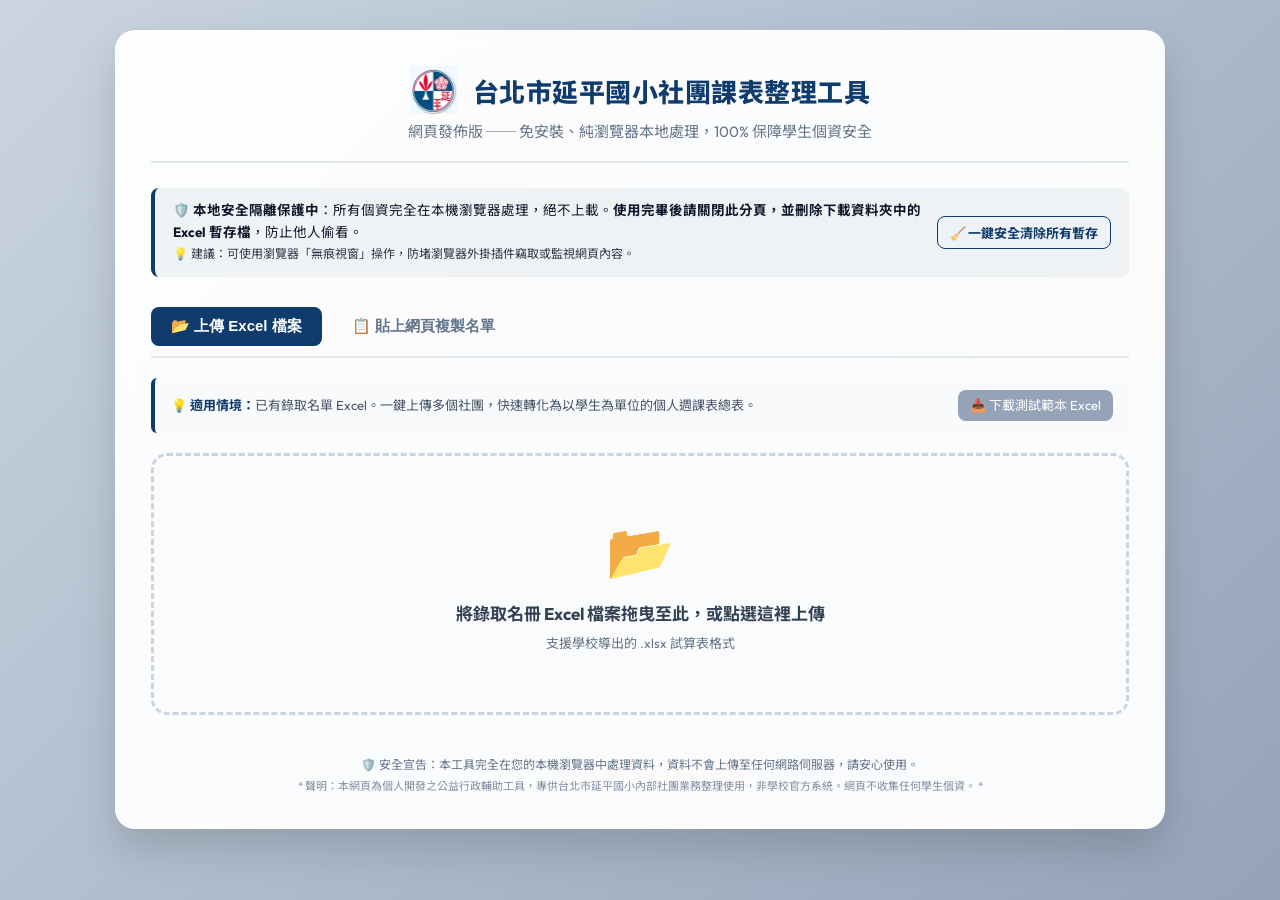
==== index.html @ f7ed56fd "feat: fine-grain morning club columns into 晨間(週一、週四), 晨間(週二、週五), 晨間(週一、週二、週四、週五)" ====
<!DOCTYPE html>
<html lang="zh-TW">
<head>
    <meta charset="UTF-8">
    <meta name="viewport" content="width=device-width, initial-scale=1.0">
    <title>延平國小社團課表整理工具 - 網頁版</title>
    <!-- 設置網站圖示，防止瀏覽器請求根目錄 favicon 產生 404 錯誤 -->
    <link rel="icon" href="logo.png" type="image/png">
    <!-- 引入美化字型 -->
    <link href="https://fonts.googleapis.com/css2?family=Outfit:wght@300;400;600;800&family=Noto+Sans+TC:wght@300;400;700&display=swap" rel="stylesheet">
    <!-- 引入 ExcelJS (前端處理 Excel 格式與樣式的核心庫 - 已本地化以維護個資安全與支援離線使用) -->
    <script src="js/libs/exceljs.min.js"></script>
    <!-- 引入外部樣式表 -->
    <link rel="stylesheet" href="style.css">
</head>
<body>

    <div class="container">
        <!-- 標題區 -->
        <div class="header">
            <div class="logo-text">
                <img src="logo.png" class="logo-img" alt="延平國小校徽">
                台北市延平國小社團課表整理工具
            </div>
            <div class="subtitle">網頁發佈版 ── 免安裝、純瀏覽器本地處理，100% 保障學生個資安全</div>
        </div>
        
        <!-- 🛡️ 安全防護與個資重設警示區 -->
        <div class="security-banner" style="background: rgba(15, 59, 109, 0.05); border-left: 4px solid var(--primary); padding: 12px 18px; border-radius: 8px; font-size: 13.5px; color: var(--text-main); line-height: 1.6; display: flex; align-items: center; justify-content: space-between; gap: 15px; flex-wrap: wrap; margin-bottom: 5px;">
            <div style="flex: 1; min-width: 250px;">
                🛡️ <strong>本地安全隔離保護中</strong>：所有個資完全在本機瀏覽器處理，絕不上載。<strong>使用完畢後請關閉此分頁，並刪除下載資料夾中的 Excel 暫存檔</strong>，防止他人偷看。
                <br><span style="font-size: 12px; opacity: 0.85;">💡 建議：可使用瀏覽器「無痕視窗」操作，防堵瀏覽器外掛插件竊取或監視網頁內容。</span>
            </div>
            <button class="btn btn-secondary" onclick="manualHardResetAll()" style="font-size: 13px; padding: 6px 12px; border: 1px solid var(--primary); background: transparent; color: var(--primary); cursor: pointer; white-space: nowrap; margin: 0;">🧹 一鍵安全清除所有暫存</button>
        </div>

        <!-- 步驟一：資料輸入 -->
        <div class="step-panel active" id="step-upload">
            <div class="tab-container">
                <button class="tab-btn active" id="tab-btn-file" onclick="switchInputTab('file')">📂 上傳 Excel 檔案</button>
                <button class="tab-btn" id="tab-btn-paste" onclick="switchInputTab('paste')">📋 貼上網頁複製名單</button>
            </div>
            
            <!-- 檔案上傳區 -->
            <div id="tab-file-content" class="tab-content active">
                <div class="tab-intro" style="display: flex; justify-content: space-between; align-items: center; flex-wrap: wrap; gap: 10px;">
                    <div>💡 <strong>適用情境：</strong>已有錄取名單 Excel。一鍵上傳多個社團，快速轉化為以學生為單位的個人週課表總表。</div>
                    <a href="115學期名冊_範本.xlsx" download class="btn btn-secondary" style="padding: 6px 12px; font-size: 13px; font-weight: normal; margin: 0; text-decoration: none;">📥 下載測試範本 Excel</a>
                </div>
                <div class="upload-zone" id="drop-zone" onclick="document.getElementById('file-input').click()">
                    <span class="upload-icon">📂</span>
                    <div class="upload-text">將錄取名冊 Excel 檔案拖曳至此，或點選這裡上傳</div>
                    <div class="upload-hint">支援學校導出的 .xlsx 試算表格式</div>
                    <input type="file" id="file-input" accept=".xlsx, .xls">
                </div>
            </div>
            <!-- 文字貼上區 -->
            <div id="tab-paste-content" class="tab-content">
                <div class="tab-intro">
                    💡 <strong>適用情境：</strong>尚未抽籤。直接貼上選課網頁複製的名冊，進行<strong>線上隨機抽籤、設定年級限制及高低年級優先權</strong>。請在<strong>載入所有社團名冊後，再一併點選下方按鈕彙整下載</strong>。
                </div>
                <div class="paste-zone">
                    <div class="paste-inputs">
                        <div class="paste-input-col">
                            <label class="paste-label">📅 上課星期：</label>
                            <select id="paste-day-select" class="config-select">
                                <option value="週一">週一</option>
                                <option value="週二">週二</option>
                                <option value="週三">週三</option>
                                <option value="週四">週四</option>
                                <option value="週五">週五</option>
                                <option value="週六">週六</option>
                                <option value="週日">週日</option>
                            </select>
                        </div>
                        <div class="paste-input-col" style="flex: 1;">
                            <label class="paste-label">🏫 社團名稱：</label>
                            <input type="text" id="paste-club-name" class="club-input" placeholder="例：舞蹈社、籃球社 (系統會自動嘗試從貼上內容中預測，也可手動修改)">
                        </div>
                    </div>
                    
                    <div class="paste-inputs" style="margin-top: 12px;">
                        <div class="paste-input-col">
                            <label class="paste-label">👥 招收正取人數：</label>
                            <input type="number" id="paste-quota" class="club-input" value="12" min="1" style="width: 120px;">
                        </div>
                        <div class="paste-input-col">
                            <label class="paste-label">🎓 招收年級限制：</label>
                            <div style="display: flex; align-items: center; gap: 5px;">
                                <select id="paste-grade-start" class="config-select" style="min-width: 85px;">
                                    <option value="1" selected>1年級</option>
                                    <option value="2">2年級</option>
                                    <option value="3">3年級</option>
                                    <option value="4">4年級</option>
                                    <option value="5">5年級</option>
                                    <option value="6">6年級</option>
                                    <option value="新生">新生</option>
                                </select>
                                <span style="color: var(--text-muted);">~</span>
                                <select id="paste-grade-end" class="config-select" style="min-width: 85px;">
                                    <option value="1">1年級</option>
                                    <option value="2" selected>2年級</option>
                                    <option value="3">3年級</option>
                                    <option value="4">4年級</option>
                                    <option value="5">5年級</option>
                                    <option value="6">6年級</option>
                                    <option value="新生">新生</option>
                                </select>
                            </div>
                        </div>
                        <div class="paste-input-col" style="flex: 1;">
                            <label class="paste-label">⚖️ 抽籤優先順序：</label>
                            <select id="paste-priority" class="config-select" style="width: 100%;">
                                <option value="desc" selected>高年級優先 (6 > 5 > 4 > 3 > 2 > 1 > 新生)</option>
                                <option value="asc">低年級優先 (1 > 2 > 3 > 4 > 5 > 6 > 新生)</option>
                            </select>
                        </div>
                    </div>
                    
                    <div class="textarea-container" style="margin-top: 15px;">
                        <label class="paste-label">
                            📋 請將網頁上的選課名冊<strong>「完整拖曳反黑選擇 (包含欄位標題)」</strong>並複製貼上到下方：
                        </label>
                        <div style="font-size: 12px; color: var(--text-muted); margin-bottom: 8px;">
                            💡 <strong>貼心提示：</strong>複製的內容不一定需要包含「抽籤順序」欄位。系統只需解析出「班級、座號、姓名」即可為您自動進行隨機抽籤並編排籤序！
                        </div>
                        <textarea id="paste-text-area" class="paste-textarea" placeholder="直接在此貼上 (Ctrl + V)...&#10;例：&#10;班級	座號	姓名&#10;101	05	張三&#10;102	12	李四"></textarea>
                        <div id="paste-parse-preview" style="font-size: 12px; color: #27ae60; margin-top: 8px; font-weight: bold; display: none; background: rgba(46, 204, 113, 0.1); padding: 10px; border-radius: 8px; border: 1px solid rgba(46, 204, 113, 0.2); line-height: 1.4;"></div>
                    </div>
                    
                    <button class="btn btn-primary" onclick="loadPastedClub()" style="margin-top: 15px; width: 100%; justify-content: center;">
                        ➕ 載入此社團名單
                    </button>
                </div>
                
                <!-- 已載入的社團列表 -->
                <div id="loaded-clubs-section" style="display: none; margin-top: 20px;">
                    <div style="display: flex; justify-content: space-between; align-items: center; margin-bottom: 10px;">
                        <span style="font-weight: 700; color: var(--primary); font-size: 15px;">已載入的社團名單列表：</span>
                        <button class="btn btn-secondary" onclick="clearAllPastedClubs()" style="font-size: 12px; padding: 4px 10px; height: auto; display: inline-flex; align-items: center; justify-content: center;">🗑️ 清空所有社團</button>
                    </div>
                    <div class="loaded-clubs-list" id="loaded-clubs-list">
                        <!-- 動態產生已載入社團 -->
                    </div>
                    
                    <div style="margin-top: 20px; border-top: 1px solid var(--border); padding-top: 15px; display: flex; justify-content: space-between; align-items: center; gap: 15px;">
                        <div style="flex: 1;">
                            <label class="paste-label">📅 時段模式：</label>
                            <select id="paste-slot-mode-select" class="config-select" style="width: 100%;">
                                <option value="semester">一般學期模式 (無 AB 時段，課表名稱無括號)</option>
                                <option value="vacation">寒暑假模式 (有 AB 時段，課表名稱加後綴)</option>
                            </select>
                        </div>
                        <div style="margin-top: 20px;">
                            <label class="config-checkbox-container">
                                <input type="checkbox" id="paste-include-freshmen" checked>
                                <span class="checkbox-text">👶 包含無班級座號之「新生」</span>
                            </label>
                        </div>
                    </div>
                    
                    <div class="warning-callout">
                        ⚠️ <strong>重要提醒：</strong>請重複「貼上名單 ➔ 點擊載入此社團名單」的步驟，將<strong>所有要整理的社團</strong>都載入到下方的列表中，最後再點選下方的彙整下載按鈕。若提早點選彙整，系統會直接清除當前載入狀態並匯出，將無法進行多社團衝堂衝突檢查！
                    </div>

                    <div style="margin-top: 15px;">
                        <label class="paste-label">💾 儲存 Excel 檔名設定 (選填)：</label>
                        <input type="text" id="paste-excel-filename" class="club-input" placeholder="留空將自動使用「直接貼上名單彙整」命名" style="width: 100%; box-sizing: border-box; padding: 10px;">
                    </div>

                    <div id="paste-conflict-alert" class="warning-callout" style="display: none; background: #fff5f5; border-left: 4px solid #f56565; color: #c53030; margin-top: 15px;"></div>
                    
                    <button class="btn btn-primary" onclick="processPastedData()" style="margin-top: 15px; width: 100%; justify-content: center; background: var(--accent);">
                        ⚡ 開始彙整並下載課表 (共 <span id="total-pasted-students">0</span> 筆錄取資料)
                    </button>
                </div>
            </div>
        </div>

        <!-- 步驟二：對照設定表 -->
        <div class="step-panel" id="step-mapping">
            <div class="mapping-container">
                <div style="display: flex; justify-content: space-between; align-items: center;">
                    <div style="font-weight: 700; color: var(--primary); font-size: 16px;">
                        請確認本學期社團上課星期 (可直接點擊名稱欄位修改名稱)：
                    </div>
                    <div class="memory-hint">
                        <span>⚙️</span> 已自動載入瀏覽器記憶設定
                    </div>
                </div>

                <!-- ⚙️ 智慧彙整與時段參數設定 -->
                <div class="config-section">
                    <div class="config-row">
                        <label class="config-label">📁 彙整模式：</label>
                        <select id="mode-select" class="config-select">
                            <option value="single">單一清單模式 (有「課程與學生清單」或「總表」工作表)</option>
                            <option value="multi">多工作表分社團模式 (無總表/清單，分不同 Sheet)</option>
                        </select>
                    </div>
                    <div class="config-row">
                        <label class="config-label">📅 時段模式：</label>
                        <select id="slot-mode-select" class="config-select">
                            <option value="semester">一般學期模式 (無 AB 時段，課表名稱無括號)</option>
                            <option value="vacation">寒暑假模式 (有 AB 時段，課表名稱加後綴)</option>
                        </select>
                    </div>
                    <div class="config-row full-width">
                        <label class="config-checkbox-container">
                            <input type="checkbox" id="include-freshmen" checked>
                            <span class="checkbox-text">👶 包含無班級座號之「新生」名單</span>
                        </label>
                    </div>
                </div>

                <div class="table-responsive">
                    <table>
                        <thead>
                            <tr>
                                <th style="width: 20%;">時段</th>
                                <th style="width: 50%;">社團名稱 (可點擊修改)</th>
                                <th style="width: 30%;">設定上課星期</th>
                            </tr>
                        </thead>
                        <tbody id="mapping-table-body">
                            <!-- JS 動態產生對照行 -->
                        </tbody>
                    </table>
                </div>

                <div style="margin-top: 20px; border-top: 1px solid var(--border); padding-top: 15px; margin-bottom: 15px;">
                    <label class="paste-label">💾 儲存 Excel 檔名設定 (選填)：</label>
                    <input type="text" id="excel-filename" class="club-input" placeholder="留空將自動使用原始檔案名稱命名" style="width: 100%; box-sizing: border-box; padding: 10px;">
                </div>

                <div id="mapping-conflict-alert" class="warning-callout" style="display: none; background: #fff5f5; border-left: 4px solid #f56565; color: #c53030; margin-top: 15px;"></div>

                <div class="btn-group">
                    <button class="btn btn-secondary" onclick="resetToUpload()">⬅️ 重新選取檔案</button>
                    <button class="btn btn-primary" onclick="processAndDownload()">⚡ 開始轉換並下載課表</button>
                </div>
            </div>
        </div>

        <!-- 步驟三：轉檔成功 -->
        <div class="step-panel" id="step-success">
            <div class="success-panel">
                <div class="success-icon">🎉</div>
                <div class="success-title">轉換成功！</div>
                <div class="success-desc">
                    您的「課程與學生清單」課表已整理完畢，並開始自動下載！<br>
                    若下載未開始，請確認瀏覽器下載提示或手動檢查下載資料夾。
                </div>
                <button class="btn btn-primary" onclick="resetToUpload()" style="margin: 0 auto;">🔄 繼續轉換新檔案</button>
            </div>
        </div>

        <!-- 頁尾宣告 -->
        <div class="footer-note">
            🛡️ 安全宣告：本工具完全在您的本機瀏覽器中處理資料，資料不會上傳至任何網路伺服器，請安心使用。<br>
            <span style="font-size: 11px; opacity: 0.8; margin-top: 5px; display: inline-block;">
                * 聲明：本網頁為個人開發之公益行政輔助工具，專供台北市延平國小內部社團業務整理使用，非學校官方系統。網頁不收集任何學生個資。 *
            </span>
        </div>
    </div>

     <!-- 引入外部邏輯程式碼 (使用版本參數防止瀏覽器快取舊程式碼) -->
     <script src="js/utils.js?v=3.0" defer></script>
     <script src="js/exporter.js?v=3.0" defer></script>
     <script src="js/parser.js?v=3.0" defer></script>
     <script src="js/processor.js?v=3.0" defer></script>
     <script src="js/mapping-ui.js?v=3.0" defer></script>
     <script src="js/app.js?v=3.0" defer></script>
</body>
</html>
---- style.css ----
:root {
    --primary: #0f3b6d;
    --primary-hover: #1b4f8f;
    --accent: #2ecc71;
    --accent-hover: #27ae60;
    --bg: #f1f5f9;
    --card-bg: rgba(255, 255, 255, 0.95);
    --text-main: #0f172a;
    --text-muted: #64748b;
    --border: #e2e8f0;
}

* {
    box-sizing: border-box;
    margin: 0;
    padding: 0;
}

body {
    font-family: 'Outfit', 'Noto Sans TC', sans-serif;
    background: linear-gradient(135deg, #cbd5e1 0%, #94a3b8 100%);
    color: var(--text-main);
    min-height: 100vh;
    display: flex;
    flex-direction: column;
    align-items: center;
    padding: 30px 15px;
}

.container {
    max-width: 1050px;
    width: 100%;
    background: var(--card-bg);
    backdrop-filter: blur(10px);
    border-radius: 20px;
    padding: 35px;
    box-shadow: 0 20px 40px rgba(0, 0, 0, 0.15);
    border: 1px solid rgba(255, 255, 255, 0.6);
    display: flex;
    flex-direction: column;
    gap: 25px;
}

/* 標題區 */
.header {
    text-align: center;
    border-bottom: 2px solid var(--border);
    padding-bottom: 20px;
}

.logo-text {
    font-size: 26px;
    font-weight: 800;
    color: var(--primary);
    letter-spacing: 0.5px;
    display: flex;
    align-items: center;
    justify-content: center;
    gap: 15px;
}

.logo-text img.logo-img {
    width: 48px;
    height: 48px;
    object-fit: contain;
}

.subtitle {
    font-size: 15px;
    color: var(--text-muted);
    margin-top: 6px;
    font-weight: 400;
}

/* 步驟容器 */
.step-panel {
    display: none;
    animation: slideIn 0.3s ease forwards;
}

.step-panel.active {
    display: block;
}

@keyframes slideIn {
    from { opacity: 0; transform: translateY(8px); }
    to { opacity: 1; transform: translateY(0); }
}

/* 步驟一：拖曳上傳 */
.upload-zone {
    border: 3px dashed #cbd5e1;
    border-radius: 16px;
    padding: 60px 20px;
    text-align: center;
    cursor: pointer;
    transition: all 0.25s ease;
    background: rgba(248, 250, 252, 0.6);
}

.upload-zone:hover, .upload-zone.dragover {
    border-color: var(--primary);
    background: rgba(15, 59, 109, 0.04);
    transform: scale(1.01);
}

.upload-icon {
    font-size: 55px;
    margin-bottom: 15px;
    display: inline-block;
}

.upload-text {
    font-size: 17px;
    font-weight: 700;
    color: #334155;
    margin-bottom: 8px;
}

.upload-hint {
    font-size: 13px;
    color: var(--text-muted);
}

#file-input {
    display: none;
}

/* 步驟二：對照設定表 */
.mapping-container {
    display: flex;
    flex-direction: column;
    gap: 20px;
}

.table-responsive {
    max-height: 380px;
    overflow-y: auto;
    border: 1px solid var(--border);
    border-radius: 12px;
    background: #fff;
    position: relative;
}

table {
    width: 100%;
    border-collapse: collapse;
    text-align: left;
    font-size: 16px;
}

thead {
    position: sticky;
    top: 0;
    background: #f8fafc;
    box-shadow: 0 1px 0 var(--border);
    z-index: 10;
}

th, td {
    padding: 14px 20px;
    border-bottom: 1px solid var(--border);
}

th {
    font-weight: 700;
    color: var(--text-muted);
}

tr:last-child td {
    border-bottom: none;
}

.slot-badge {
    font-weight: 700;
    padding: 4px 8px;
    border-radius: 6px;
    font-size: 13px;
}

.slot-a {
    background: rgba(192, 57, 43, 0.1);
    color: #c0392b;
}

.slot-other {
    background: rgba(15, 59, 109, 0.1);
    color: #0f3b6d;
}

.club-input {
    width: 100%;
    padding: 10px 14px;
    border: 1px solid #cbd5e1;
    border-radius: 6px;
    font-size: 15px;
    font-family: inherit;
    color: var(--text-main);
    background: #f8fafc;
    transition: all 0.2s;
}

.club-input:focus {
    border-color: var(--primary);
    background: #fff;
    outline: none;
    box-shadow: 0 0 0 3px rgba(15, 59, 109, 0.1);
}

.day-select {
    padding: 10px 14px;
    border: 1px solid #cbd5e1;
    border-radius: 6px;
    font-size: 15px;
    font-family: inherit;
    color: var(--text-main);
    background: #fff;
    width: 100%;
    cursor: pointer;
}

.day-select:focus {
    border-color: var(--primary);
    outline: none;
}

/* 按鈕區 */
.btn-group {
    display: flex;
    justify-content: space-between;
    align-items: center;
    margin-top: 10px;
}

.btn {
    padding: 12px 24px;
    border-radius: 8px;
    font-size: 15px;
    font-weight: 700;
    cursor: pointer;
    border: none;
    transition: all 0.2s;
    font-family: inherit;
    display: inline-flex;
    align-items: center;
    gap: 8px;
}

.btn-primary {
    background: var(--accent);
    color: white;
}

.btn-primary:hover {
    background: var(--accent-hover);
    transform: translateY(-1px);
}

.btn-secondary {
    background: #94a3b8;
    color: white;
}

.btn-secondary:hover {
    background: #64748b;
}

/* 記憶狀態標示 */
.memory-hint {
    font-size: 13px;
    color: #27ae60;
    font-weight: 600;
    display: flex;
    align-items: center;
    gap: 5px;
}

/* 成功轉檔卡片 */
.success-panel {
    text-align: center;
    padding: 40px 10px;
}

.success-icon {
    font-size: 60px;
    color: var(--accent);
    margin-bottom: 20px;
    animation: scaleUp 0.4s cubic-bezier(0.175, 0.885, 0.32, 1.275) forwards;
}

@keyframes scaleUp {
    from { transform: scale(0.5); opacity: 0; }
    to { transform: scale(1); opacity: 1; }
}

.success-title {
    font-size: 22px;
    font-weight: 700;
    color: var(--primary);
    margin-bottom: 12px;
}

.success-desc {
    font-size: 15px;
    color: var(--text-muted);
    margin-bottom: 30px;
    line-height: 1.5;
}

/* 頁尾 */
.footer-note {
    text-align: center;
    font-size: 12px;
    color: var(--text-muted);
    margin-top: 15px;
}

/* ⚙️ 設定面板區 */
.config-section {
    display: grid;
    grid-template-columns: 1fr 1fr;
    gap: 15px;
    background: #f8fafc;
    border: 1px solid var(--border);
    border-radius: 12px;
    padding: 15px 20px;
    margin-bottom: 10px;
}

.config-row {
    display: flex;
    flex-direction: column;
    gap: 6px;
}

.config-row.full-width {
    grid-column: span 2;
    flex-direction: row;
    align-items: center;
    margin-top: 5px;
}

.config-label {
    font-size: 13px;
    font-weight: 700;
    color: var(--primary);
}

.config-select {
    padding: 8px 12px;
    border: 1px solid #cbd5e1;
    border-radius: 6px;
    font-size: 14px;
    font-family: inherit;
    color: var(--text-main);
    background: #fff;
    cursor: pointer;
    transition: all 0.2s;
}

.config-select:focus {
    border-color: var(--primary);
    outline: none;
}

.config-checkbox-container {
    display: flex;
    align-items: center;
    gap: 8px;
    cursor: pointer;
    font-size: 13px;
    font-weight: 700;
    color: var(--primary);
    user-select: none;
}

.config-checkbox-container input {
    width: 16px;
    height: 16px;
    cursor: pointer;
}

@media (max-width: 600px) {
    .config-section {
        grid-template-columns: 1fr;
    }
    .config-row.full-width {
        grid-column: span 1;
    }
}

/* 🏷️ 頁籤控制 */
.tab-container {
    display: flex;
    gap: 10px;
    margin-bottom: 20px;
    border-bottom: 2px solid var(--border);
    padding-bottom: 10px;
}

.tab-btn {
    padding: 10px 20px;
    border: none;
    background: transparent;
    font-size: 15px;
    font-weight: 700;
    color: var(--text-muted);
    cursor: pointer;
    border-radius: 8px;
    transition: all 0.2s;
}

.tab-btn:hover {
    color: var(--primary);
    background: rgba(15, 59, 109, 0.05);
}

.tab-btn.active {
    color: #fff;
    background: var(--primary);
}

.tab-content {
    display: none;
}

.tab-content.active {
    display: block;
}

/* 📋 貼上區域樣式 */
.paste-zone {
    background: #f8fafc;
    border: 1px solid var(--border);
    border-radius: 12px;
    padding: 20px;
}

.paste-inputs {
    display: flex;
    gap: 15px;
}

.paste-input-col {
    display: flex;
    flex-direction: column;
    gap: 6px;
}

.paste-label {
    font-size: 14px;
    font-weight: 700;
    color: var(--primary);
}

.paste-textarea {
    width: 100%;
    height: 220px;
    padding: 12px;
    border: 1px solid #cbd5e1;
    border-radius: 8px;
    font-family: inherit;
    font-size: 15px;
    color: var(--text-main);
    background: #fff;
    resize: vertical;
    transition: all 0.2s;
}

.paste-textarea:focus {
    border-color: var(--primary);
    outline: none;
    box-shadow: 0 0 0 3px rgba(15, 59, 109, 0.1);
}

/* 已載入社團清單樣式 */
.loaded-clubs-list {
    display: flex;
    flex-direction: column;
    gap: 8px;
    max-height: 250px;
    overflow-y: auto;
    background: #fff;
    border: 1px solid var(--border);
    border-radius: 8px;
    padding: 10px;
}

.loaded-club-item {
    display: flex;
    justify-content: space-between;
    align-items: center;
    background: #f8fafc;
    border: 1px solid var(--border);
    border-radius: 6px;
    padding: 10px 15px;
    font-size: 14px;
    animation: slideIn 0.2s ease forwards;
}

.loaded-club-info {
    font-weight: 700;
    color: var(--primary);
}

.loaded-club-delete {
    color: #e74c3c;
    cursor: pointer;
    font-weight: 700;
    background: none;
    border: none;
    font-size: 14px;
    transition: all 0.2s;
}

.loaded-club-delete:hover {
    color: #c0392b;
    transform: scale(1.1);
}

/* 💡 頁籤情境提示樣式 */
.tab-intro {
    background: #f8fafc;
    border-left: 4px solid var(--primary);
    border-radius: 6px;
    padding: 12px 16px;
    margin-bottom: 20px;
    font-size: 13px;
    color: #475569;
    line-height: 1.5;
    text-align: left;
    box-shadow: 0 1px 3px rgba(0, 0, 0, 0.02);
}

.tab-intro strong {
    color: var(--primary);
}

/* ⚠️ 警示提示框樣式 */
.warning-callout {
    background: #fffbeb;
    border-left: 4px solid #d97706;
    border-radius: 6px;
    padding: 12px 16px;
    margin-top: 15px;
    font-size: 13px;
    color: #b45309;
    line-height: 1.5;
    text-align: left;
}

.warning-callout strong {
    color: #92400e;
}
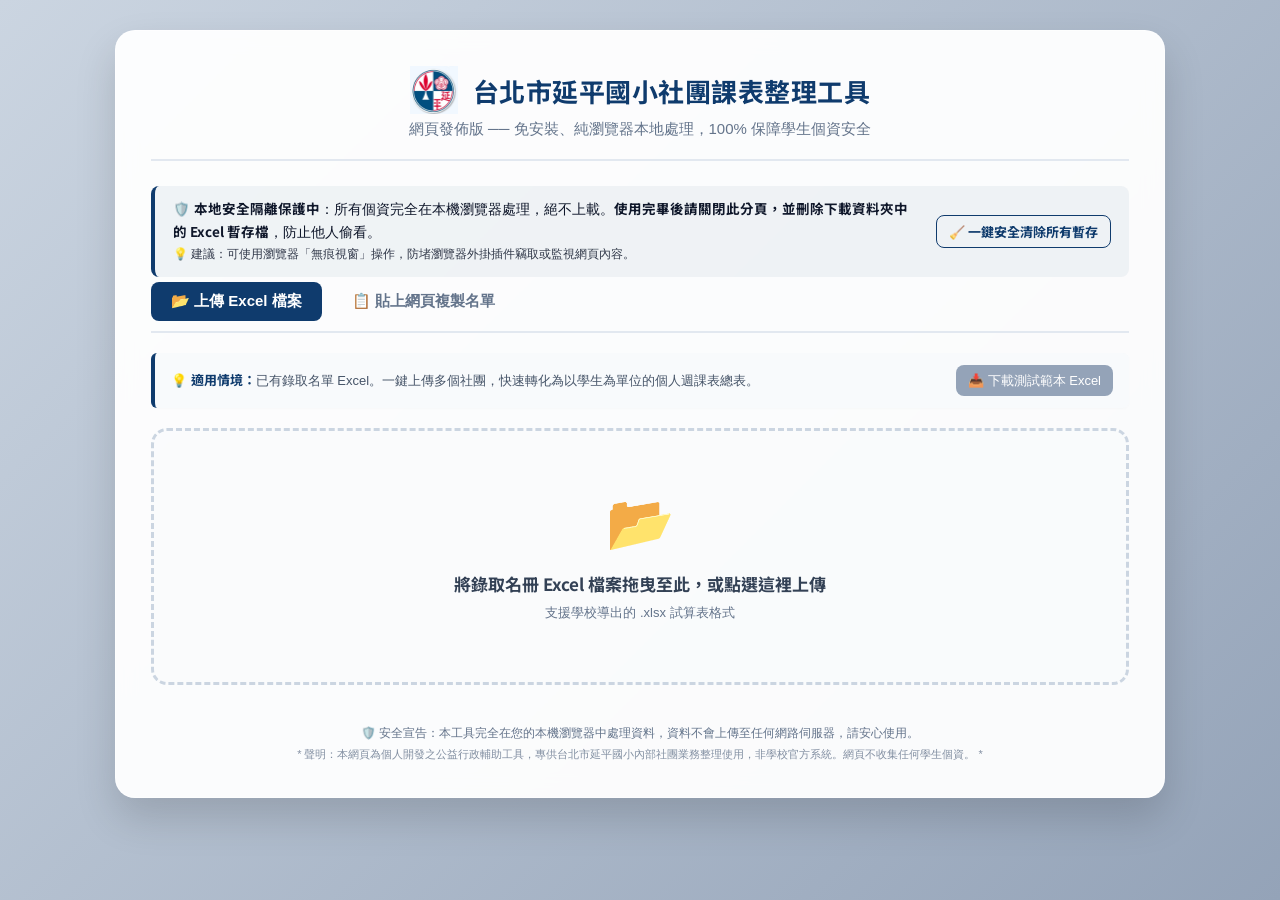
==== commit fc8c9da2: "feat: optimize GitHub Pages deployment with SEO, PWA offline support, and security hardening" ====
--- a/index.html
+++ b/index.html
@@ -4,12 +4,46 @@
     <meta charset="UTF-8">
     <meta name="viewport" content="width=device-width, initial-scale=1.0">
     <title>延平國小社團課表整理工具 - 網頁版</title>
+
+    <!-- 📌 SEO 基礎 -->
+    <meta name="description" content="延平國小社團課表整理工具 - 免安裝純前端網頁版，一鍵將錄取名冊轉換為個人週課表，支援線上隨機抽籤。100% 本機處理，保障學生個資安全。">
+    <meta name="keywords" content="延平國小,社團課表,Excel轉換,抽籤工具,行政工具,課表整理">
+    <meta name="author" content="延平國小社團課務行政">
+    <link rel="canonical" href="https://rich0512.github.io/excel-web-tool/">
+
+    <!-- 📱 Open Graph (Facebook / LINE 分享卡片) -->
+    <meta property="og:type" content="website">
+    <meta property="og:title" content="延平國小社團課表整理工具 - 網頁版">
+    <meta property="og:description" content="免安裝、純前端。一鍵上傳錄取名冊 Excel 或貼上選課名單，自動整理個人週課表並支援隨機抽籤。100% 本機處理，保障學生個資安全。">
+    <meta property="og:url" content="https://rich0512.github.io/excel-web-tool/">
+    <meta property="og:image" content="https://rich0512.github.io/excel-web-tool/logo.png">
+    <meta property="og:locale" content="zh_TW">
+    <meta property="og:site_name" content="延平國小社團課表整理工具">
+
+    <!-- 🐦 Twitter Card -->
+    <meta name="twitter:card" content="summary">
+    <meta name="twitter:title" content="延平國小社團課表整理工具">
+    <meta name="twitter:description" content="免安裝、100% 本機處理。上傳 Excel 或貼上名單，一鍵產出個人週課表。">
+    <meta name="twitter:image" content="https://rich0512.github.io/excel-web-tool/logo.png">
+
+    <!-- 🛡️ 安全性：Content Security Policy -->
+    <meta http-equiv="Content-Security-Policy" content="default-src 'self'; script-src 'self' 'unsafe-inline'; style-src 'self' 'unsafe-inline'; img-src 'self' data: blob:; font-src 'self'; connect-src 'self'; worker-src 'self'">
+
     <!-- 設置網站圖示，防止瀏覽器請求根目錄 favicon 產生 404 錯誤 -->
     <link rel="icon" href="logo.png" type="image/png">
-    <!-- 引入美化字型 -->
-    <link href="https://fonts.googleapis.com/css2?family=Outfit:wght@300;400;600;800&family=Noto+Sans+TC:wght@300;400;700&display=swap" rel="stylesheet">
+
+    <!-- 📱 PWA 設定 -->
+    <link rel="manifest" href="manifest.json">
+    <meta name="theme-color" content="#0f3b6d">
+    <meta name="apple-mobile-web-app-capable" content="yes">
+    <meta name="apple-mobile-web-app-status-bar-style" content="default">
+    <meta name="apple-mobile-web-app-title" content="社團課表工具">
+    <link rel="apple-touch-icon" href="logo.png">
+
+    <!-- 引入本地化字型 (已從 Google Fonts 下載至本機，不連接外部 CDN，保障隱私與離線使用) -->
+    <link rel="stylesheet" href="fonts/fonts.css">
     <!-- 引入 ExcelJS (前端處理 Excel 格式與樣式的核心庫 - 已本地化以維護個資安全與支援離線使用) -->
-    <script src="js/libs/exceljs.min.js"></script>
+    <script src="js/libs/exceljs.min.js" defer></script>
     <!-- 引入外部樣式表 -->
     <link rel="stylesheet" href="style.css">
 </head>
@@ -17,13 +51,15 @@
 
     <div class="container">
         <!-- 標題區 -->
-        <div class="header">
-            <div class="logo-text">
+        <header class="header" role="banner">
+            <h1 class="logo-text">
                 <img src="logo.png" class="logo-img" alt="延平國小校徽">
                 台北市延平國小社團課表整理工具
-            </div>
+            </h1>
             <div class="subtitle">網頁發佈版 ── 免安裝、純瀏覽器本地處理，100% 保障學生個資安全</div>
-        </div>
+        </header>
+
+        <main role="main">
         
         <!-- 🛡️ 安全防護與個資重設警示區 -->
         <div class="security-banner" style="background: rgba(15, 59, 109, 0.05); border-left: 4px solid var(--primary); padding: 12px 18px; border-radius: 8px; font-size: 13.5px; color: var(--text-main); line-height: 1.6; display: flex; align-items: center; justify-content: space-between; gap: 15px; flex-wrap: wrap; margin-bottom: 5px;">
@@ -255,21 +291,34 @@
             </div>
         </div>
 
+        </main>
+
         <!-- 頁尾宣告 -->
-        <div class="footer-note">
+        <footer class="footer-note" role="contentinfo">
             🛡️ 安全宣告：本工具完全在您的本機瀏覽器中處理資料，資料不會上傳至任何網路伺服器，請安心使用。<br>
             <span style="font-size: 11px; opacity: 0.8; margin-top: 5px; display: inline-block;">
                 * 聲明：本網頁為個人開發之公益行政輔助工具，專供台北市延平國小內部社團業務整理使用，非學校官方系統。網頁不收集任何學生個資。 *
             </span>
-        </div>
+        </footer>
     </div>
 
      <!-- 引入外部邏輯程式碼 (使用版本參數防止瀏覽器快取舊程式碼) -->
-     <script src="js/utils.js?v=3.0" defer></script>
-     <script src="js/exporter.js?v=3.0" defer></script>
-     <script src="js/parser.js?v=3.0" defer></script>
-     <script src="js/processor.js?v=3.0" defer></script>
-     <script src="js/mapping-ui.js?v=3.0" defer></script>
-     <script src="js/app.js?v=3.0" defer></script>
+     <script src="js/utils.js?v=3.1" defer></script>
+     <script src="js/exporter.js?v=3.1" defer></script>
+     <script src="js/parser.js?v=3.1" defer></script>
+     <script src="js/processor.js?v=3.1" defer></script>
+     <script src="js/mapping-ui.js?v=3.1" defer></script>
+     <script src="js/app.js?v=3.1" defer></script>
+
+     <!-- 📱 註冊 Service Worker (離線快取) -->
+     <script>
+         if ('serviceWorker' in navigator) {
+             window.addEventListener('load', () => {
+                 navigator.serviceWorker.register('./service-worker.js')
+                     .then(reg => console.log('[SW] 註冊成功:', reg.scope))
+                     .catch(err => console.warn('[SW] 註冊失敗:', err));
+             });
+         }
+     </script>
 </body>
 </html>
--- a/fonts/fonts.css
+++ b/fonts/fonts.css
@@ -0,0 +1,65 @@
+/* ============================================
+ * 本地化 Google Fonts (@font-face 宣告)
+ * 已從 Google Fonts CDN 下載至本機，確保：
+ * 1. 100% 離線可用
+ * 2. 不向 Google 伺服器發送任何請求
+ * 3. 保障使用者隱私
+ * ============================================ */
+
+/* --- Noto Sans TC (繁體中文字型) --- */
+@font-face {
+    font-family: 'Noto Sans TC';
+    font-style: normal;
+    font-weight: 300;
+    font-display: swap;
+    src: url('NotoSansTC-Light.ttf') format('truetype');
+}
+
+@font-face {
+    font-family: 'Noto Sans TC';
+    font-style: normal;
+    font-weight: 400;
+    font-display: swap;
+    src: url('NotoSansTC-Regular.ttf') format('truetype');
+}
+
+@font-face {
+    font-family: 'Noto Sans TC';
+    font-style: normal;
+    font-weight: 700;
+    font-display: swap;
+    src: url('NotoSansTC-Bold.ttf') format('truetype');
+}
+
+/* --- Outfit (英文標題字型) --- */
+@font-face {
+    font-family: 'Outfit';
+    font-style: normal;
+    font-weight: 300;
+    font-display: swap;
+    src: url('Outfit-Light.ttf') format('truetype');
+}
+
+@font-face {
+    font-family: 'Outfit';
+    font-style: normal;
+    font-weight: 400;
+    font-display: swap;
+    src: url('Outfit-Regular.ttf') format('truetype');
+}
+
+@font-face {
+    font-family: 'Outfit';
+    font-style: normal;
+    font-weight: 600;
+    font-display: swap;
+    src: url('Outfit-SemiBold.ttf') format('truetype');
+}
+
+@font-face {
+    font-family: 'Outfit';
+    font-style: normal;
+    font-weight: 800;
+    font-display: swap;
+    src: url('Outfit-ExtraBold.ttf') format('truetype');
+}
--- a/style.css
+++ b/style.css
@@ -16,6 +16,11 @@
     padding: 0;
 }
 
+/* 語義 HTML 標籤相容性 (確保舊瀏覽器正確渲染) */
+header, main, footer, section {
+    display: block;
+}
+
 body {
     font-family: 'Outfit', 'Noto Sans TC', sans-serif;
     background: linear-gradient(135deg, #cbd5e1 0%, #94a3b8 100%);
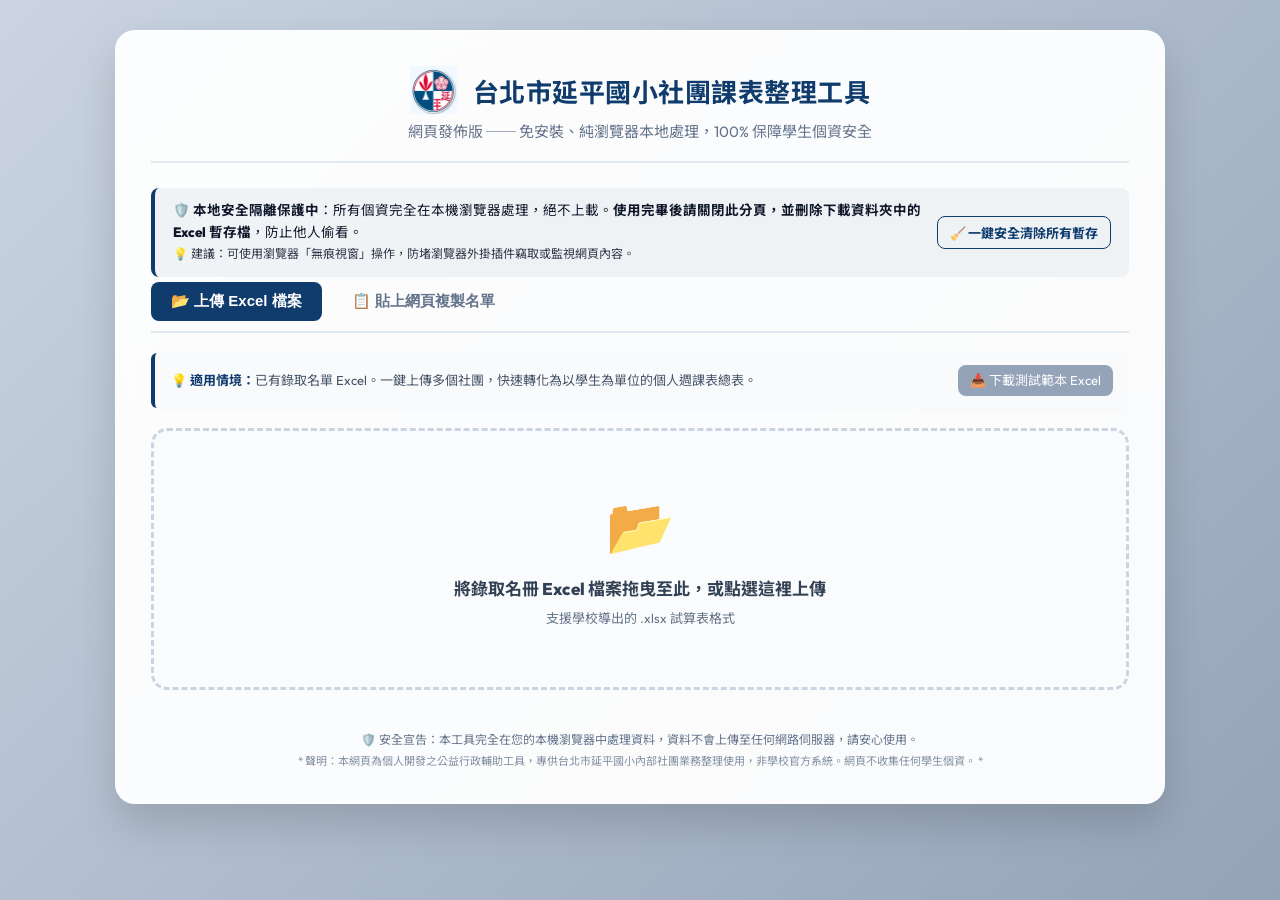
==== commit e043bc5b: "perf: optimize font assets to woff2, refine service worker strategy, and add og-image" ====
--- a/index.html
+++ b/index.html
@@ -16,7 +16,9 @@
     <meta property="og:title" content="延平國小社團課表整理工具 - 網頁版">
     <meta property="og:description" content="免安裝、純前端。一鍵上傳錄取名冊 Excel 或貼上選課名單，自動整理個人週課表並支援隨機抽籤。100% 本機處理，保障學生個資安全。">
     <meta property="og:url" content="https://rich0512.github.io/excel-web-tool/">
-    <meta property="og:image" content="https://rich0512.github.io/excel-web-tool/logo.png">
+    <meta property="og:image" content="https://rich0512.github.io/excel-web-tool/og-image.jpg">
+    <meta property="og:image:width" content="1456">
+    <meta property="og:image:height" content="816">
     <meta property="og:locale" content="zh_TW">
     <meta property="og:site_name" content="延平國小社團課表整理工具">
 
@@ -24,10 +26,10 @@
     <meta name="twitter:card" content="summary">
     <meta name="twitter:title" content="延平國小社團課表整理工具">
     <meta name="twitter:description" content="免安裝、100% 本機處理。上傳 Excel 或貼上名單，一鍵產出個人週課表。">
-    <meta name="twitter:image" content="https://rich0512.github.io/excel-web-tool/logo.png">
-
-    <!-- 🛡️ 安全性：Content Security Policy -->
-    <meta http-equiv="Content-Security-Policy" content="default-src 'self'; script-src 'self' 'unsafe-inline'; style-src 'self' 'unsafe-inline'; img-src 'self' data: blob:; font-src 'self'; connect-src 'self'; worker-src 'self'">
+    <meta name="twitter:image" content="https://rich0512.github.io/excel-web-tool/og-image.jpg">
+
+    <!-- 🛡️ 安全性：Content Security Policy (已加強防護，並允許 ExcelJS 內部計算所需的 unsafe-eval) -->
+    <meta http-equiv="Content-Security-Policy" content="default-src 'self'; script-src 'self' 'unsafe-inline' 'unsafe-eval'; style-src 'self' 'unsafe-inline'; img-src 'self' data: blob:; font-src 'self'; connect-src 'self'; worker-src 'self'">
 
     <!-- 設置網站圖示，防止瀏覽器請求根目錄 favicon 產生 404 錯誤 -->
     <link rel="icon" href="logo.png" type="image/png">
@@ -40,7 +42,11 @@
     <meta name="apple-mobile-web-app-title" content="社團課表工具">
     <link rel="apple-touch-icon" href="logo.png">
 
-    <!-- 引入本地化字型 (已從 Google Fonts 下載至本機，不連接外部 CDN，保障隱私與離線使用) -->
+    <!-- 預載入首頁核心字型 (提升首屏載入速度與渲染效能) -->
+    <link rel="preload" href="fonts/NotoSansTC-Regular.woff2" as="font" type="font/woff2" crossorigin>
+    <link rel="preload" href="fonts/Outfit-SemiBold.woff2" as="font" type="font/woff2" crossorigin>
+
+    <!-- 引入本地化字型 (已從 Google Fonts 下載至本機，優先使用 WOFF2，不連接外部 CDN，保障隱私與離線使用) -->
     <link rel="stylesheet" href="fonts/fonts.css">
     <!-- 引入 ExcelJS (前端處理 Excel 格式與樣式的核心庫 - 已本地化以維護個資安全與支援離線使用) -->
     <script src="js/libs/exceljs.min.js" defer></script>
--- a/fonts/fonts.css
+++ b/fonts/fonts.css
@@ -1,9 +1,10 @@
 /* ============================================
  * 本地化 Google Fonts (@font-face 宣告)
- * 已從 Google Fonts CDN 下載至本機，確保：
+ * 已從 Google Fonts 下載至本機，確保：
  * 1. 100% 離線可用
  * 2. 不向 Google 伺服器發送任何請求
  * 3. 保障使用者隱私
+ * 4. 優先使用 WOFF2 高壓縮格式提升載入效能
  * ============================================ */
 
 /* --- Noto Sans TC (繁體中文字型) --- */
@@ -12,7 +13,8 @@
     font-style: normal;
     font-weight: 300;
     font-display: swap;
-    src: url('NotoSansTC-Light.ttf') format('truetype');
+    src: url('NotoSansTC-Light.woff2') format('woff2'),
+         url('NotoSansTC-Light.ttf') format('truetype');
 }
 
 @font-face {
@@ -20,7 +22,8 @@
     font-style: normal;
     font-weight: 400;
     font-display: swap;
-    src: url('NotoSansTC-Regular.ttf') format('truetype');
+    src: url('NotoSansTC-Regular.woff2') format('woff2'),
+         url('NotoSansTC-Regular.ttf') format('truetype');
 }
 
 @font-face {
@@ -28,7 +31,8 @@
     font-style: normal;
     font-weight: 700;
     font-display: swap;
-    src: url('NotoSansTC-Bold.ttf') format('truetype');
+    src: url('NotoSansTC-Bold.woff2') format('woff2'),
+         url('NotoSansTC-Bold.ttf') format('truetype');
 }
 
 /* --- Outfit (英文標題字型) --- */
@@ -37,7 +41,8 @@
     font-style: normal;
     font-weight: 300;
     font-display: swap;
-    src: url('Outfit-Light.ttf') format('truetype');
+    src: url('Outfit-Light.woff2') format('woff2'),
+         url('Outfit-Light.ttf') format('truetype');
 }
 
 @font-face {
@@ -45,7 +50,8 @@
     font-style: normal;
     font-weight: 400;
     font-display: swap;
-    src: url('Outfit-Regular.ttf') format('truetype');
+    src: url('Outfit-Regular.woff2') format('woff2'),
+         url('Outfit-Regular.ttf') format('truetype');
 }
 
 @font-face {
@@ -53,7 +59,8 @@
     font-style: normal;
     font-weight: 600;
     font-display: swap;
-    src: url('Outfit-SemiBold.ttf') format('truetype');
+    src: url('Outfit-SemiBold.woff2') format('woff2'),
+         url('Outfit-SemiBold.ttf') format('truetype');
 }
 
 @font-face {
@@ -61,5 +68,6 @@
     font-style: normal;
     font-weight: 800;
     font-display: swap;
-    src: url('Outfit-ExtraBold.ttf') format('truetype');
+    src: url('Outfit-ExtraBold.woff2') format('woff2'),
+         url('Outfit-ExtraBold.ttf') format('truetype');
 }
